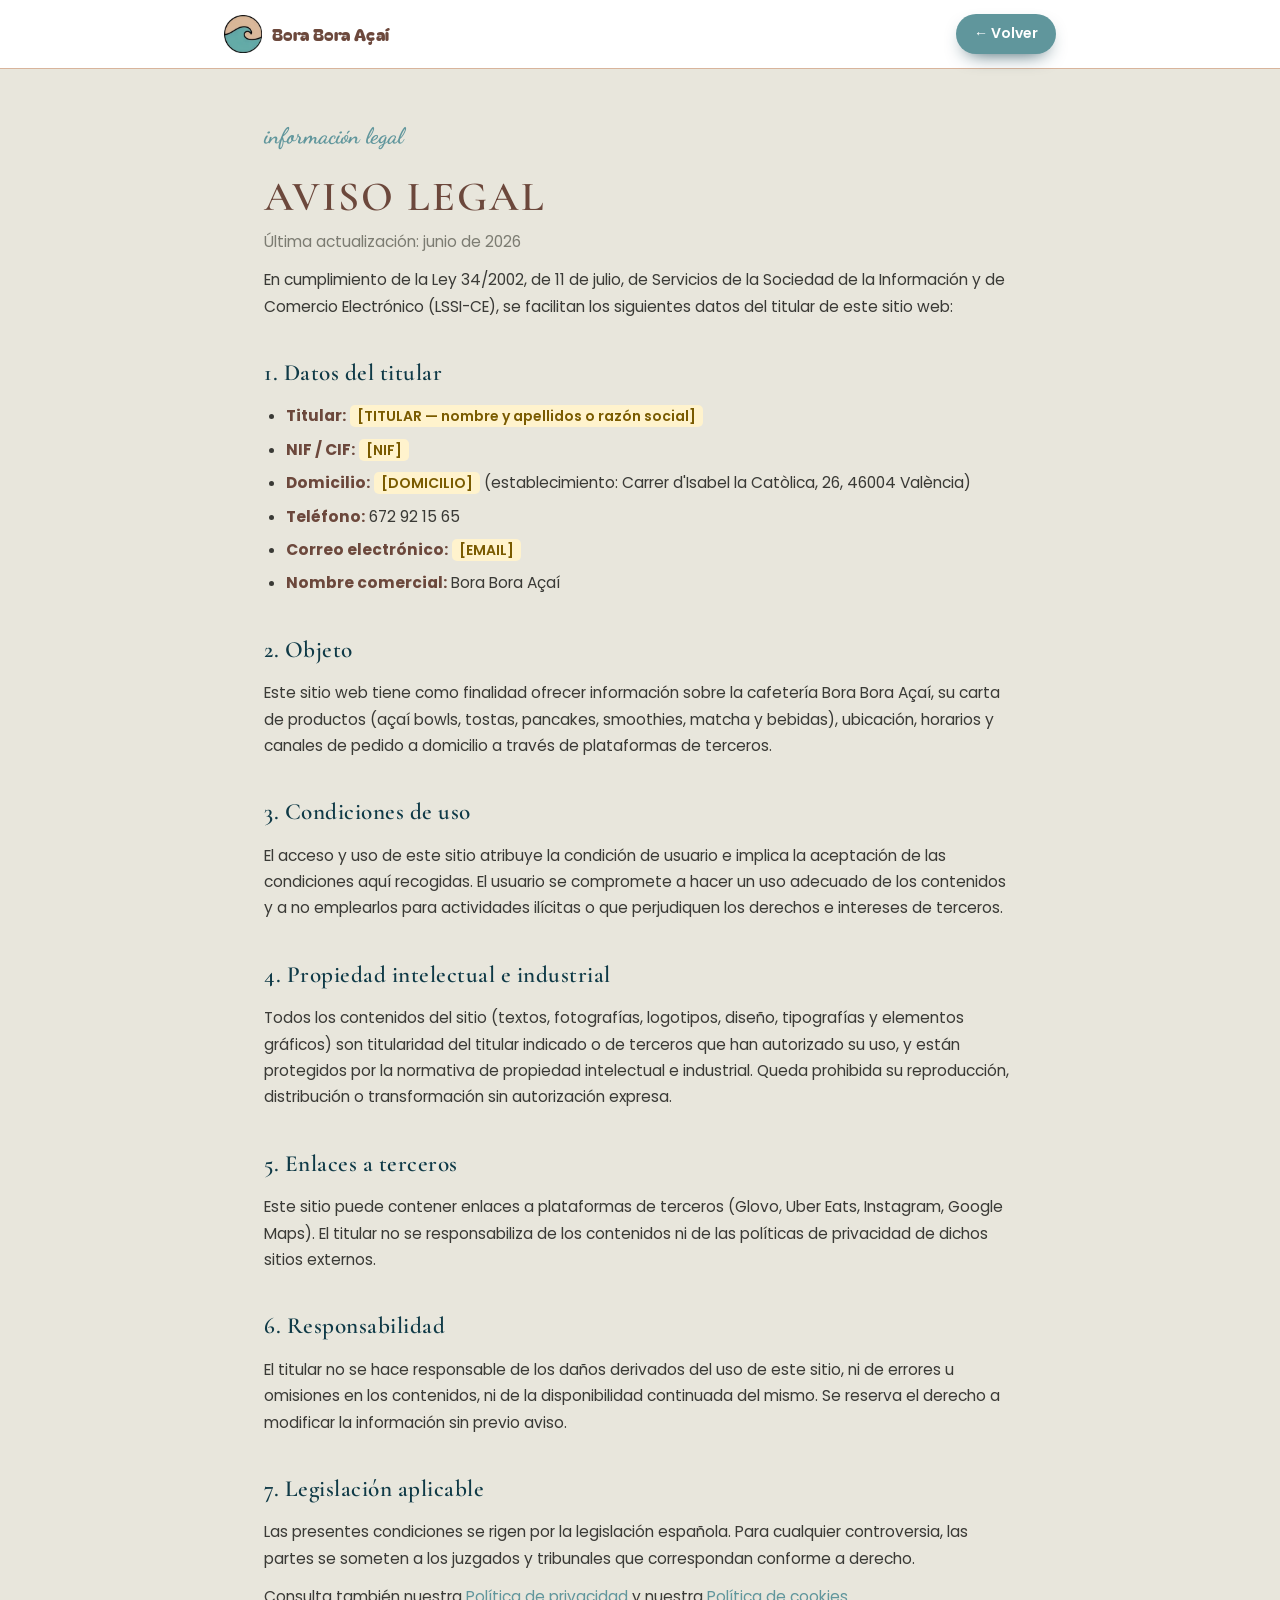
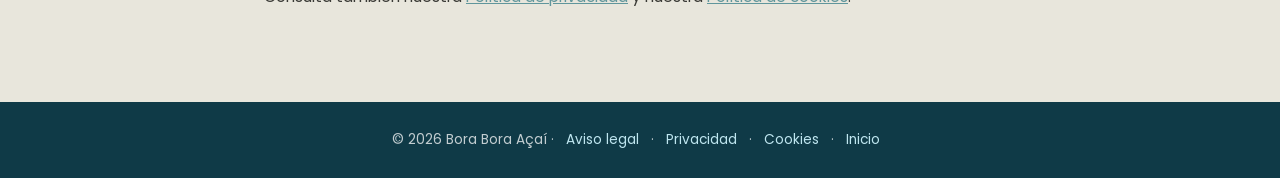
==== aviso-legal.html @ f2fc216d "Legales propias, líneas de bus reales y hero sin póster - Páginas legales propias de Bora Bora: avis" ====
<!DOCTYPE html>
<html lang="es">
<head>
<meta charset="UTF-8">
<meta name="viewport" content="width=device-width, initial-scale=1.0">
<title>Aviso legal · Bora Bora Açaí</title>
<meta name="description" content="Aviso legal de Bora Bora Açaí.">
<meta name="robots" content="noindex, follow">
<link rel="canonical" href="https://j-bortserrat.github.io/bora-bora/aviso-legal.html">
<link rel="preconnect" href="https://fonts.googleapis.com">
<link rel="preconnect" href="https://fonts.gstatic.com" crossorigin>
<link href="https://fonts.googleapis.com/css2?family=Bagel+Fat+One&family=Cormorant+Garamond:wght@600&family=Dancing+Script:wght@700&family=Poppins:wght@300;400;600&display=swap" rel="stylesheet">
<link rel="stylesheet" href="legal.css">
</head>
<body>

<header class="legal-header">
  <div class="bar">
    <a class="legal-brand" href="index.html"><img src="assets/logo-bora.png" alt="Bora Bora Açaí"><b>Bora Bora Açaí</b></a>
    <a class="legal-back" href="index.html">← Volver</a>
  </div>
</header>

<main class="legal-wrap">
  <span class="legal-kicker">información legal</span>
  <h1>Aviso legal</h1>
  <p class="legal-updated">Última actualización: junio de 2026</p>

  <p>En cumplimiento de la Ley 34/2002, de 11 de julio, de Servicios de la Sociedad de la Información y de Comercio Electrónico (LSSI-CE), se facilitan los siguientes datos del titular de este sitio web:</p>

  <h2>1. Datos del titular</h2>
  <ul>
    <li><strong>Titular:</strong> <span class="placeholder">[TITULAR — nombre y apellidos o razón social]</span></li>
    <li><strong>NIF / CIF:</strong> <span class="placeholder">[NIF]</span></li>
    <li><strong>Domicilio:</strong> <span class="placeholder">[DOMICILIO]</span> (establecimiento: Carrer d'Isabel la Catòlica, 26, 46004 València)</li>
    <li><strong>Teléfono:</strong> 672 92 15 65</li>
    <li><strong>Correo electrónico:</strong> <span class="placeholder">[EMAIL]</span></li>
    <li><strong>Nombre comercial:</strong> Bora Bora Açaí</li>
  </ul>

  <h2>2. Objeto</h2>
  <p>Este sitio web tiene como finalidad ofrecer información sobre la cafetería Bora Bora Açaí, su carta de productos (açaí bowls, tostas, pancakes, smoothies, matcha y bebidas), ubicación, horarios y canales de pedido a domicilio a través de plataformas de terceros.</p>

  <h2>3. Condiciones de uso</h2>
  <p>El acceso y uso de este sitio atribuye la condición de usuario e implica la aceptación de las condiciones aquí recogidas. El usuario se compromete a hacer un uso adecuado de los contenidos y a no emplearlos para actividades ilícitas o que perjudiquen los derechos e intereses de terceros.</p>

  <h2>4. Propiedad intelectual e industrial</h2>
  <p>Todos los contenidos del sitio (textos, fotografías, logotipos, diseño, tipografías y elementos gráficos) son titularidad del titular indicado o de terceros que han autorizado su uso, y están protegidos por la normativa de propiedad intelectual e industrial. Queda prohibida su reproducción, distribución o transformación sin autorización expresa.</p>

  <h2>5. Enlaces a terceros</h2>
  <p>Este sitio puede contener enlaces a plataformas de terceros (Glovo, Uber Eats, Instagram, Google Maps). El titular no se responsabiliza de los contenidos ni de las políticas de privacidad de dichos sitios externos.</p>

  <h2>6. Responsabilidad</h2>
  <p>El titular no se hace responsable de los daños derivados del uso de este sitio, ni de errores u omisiones en los contenidos, ni de la disponibilidad continuada del mismo. Se reserva el derecho a modificar la información sin previo aviso.</p>

  <h2>7. Legislación aplicable</h2>
  <p>Las presentes condiciones se rigen por la legislación española. Para cualquier controversia, las partes se someten a los juzgados y tribunales que correspondan conforme a derecho.</p>

  <p>Consulta también nuestra <a href="privacidad.html">Política de privacidad</a> y nuestra <a href="cookies.html">Política de cookies</a>.</p>
</main>

<footer class="legal-footer">
  © <span id="y"></span> Bora Bora Açaí ·
  <a href="aviso-legal.html">Aviso legal</a> ·
  <a href="privacidad.html">Privacidad</a> ·
  <a href="cookies.html">Cookies</a> ·
  <a href="index.html">Inicio</a>
  <script>document.getElementById('y').textContent=new Date().getFullYear()</script>
</footer>

</body>
</html>
---- legal.css ----
/* Estilo compartido de las páginas legales de Bora Bora Açaí */
:root{
  --acai-beige:#e8e6dc;
  --acai-cream:#e4d8c0;
  --acai-brown:#6c483c;
  --acai-tan:#d8b49c;
  --acai-teal:#60969c;
  --ocean:#0f3a47;
  --ink:#3a3a36;
}
*{margin:0;padding:0;box-sizing:border-box}
html{scroll-behavior:smooth}
body{
  font-family:'Poppins',sans-serif;color:var(--ink);background:var(--acai-beige);
  line-height:1.7;font-size:1rem;-webkit-font-smoothing:antialiased;
}

/* Cabecera */
.legal-header{
  background:#fff;border-bottom:1px solid var(--acai-tan);
  position:sticky;top:0;z-index:10;
}
.legal-header .bar{
  max-width:880px;margin:0 auto;padding:14px 24px;
  display:flex;align-items:center;justify-content:space-between;gap:16px;
}
.legal-brand{display:flex;align-items:center;gap:10px;text-decoration:none;color:var(--acai-brown)}
.legal-brand img{width:38px;height:38px;object-fit:contain}
.legal-brand b{font-family:'Bagel Fat One',cursive;font-weight:400;font-size:1.05rem;letter-spacing:.4px}
.legal-back{
  text-decoration:none;color:#fff;background:var(--acai-teal);
  padding:8px 18px;border-radius:30px;font-weight:600;font-size:.88rem;transition:.25s;
  box-shadow:0 8px 20px -10px var(--ocean);
}
.legal-back:hover{background:var(--ocean);transform:translateY(-2px)}

/* Contenido */
.legal-wrap{max-width:800px;margin:0 auto;padding:48px 24px 80px}
.legal-wrap h1{
  font-family:'Cormorant Garamond',serif;font-weight:600;letter-spacing:2px;text-transform:uppercase;
  color:var(--acai-brown);font-size:clamp(1.8rem,5vw,2.6rem);line-height:1.2;margin-bottom:6px;
}
.legal-kicker{font-family:'Dancing Script',cursive;font-weight:700;color:var(--acai-teal);font-size:1.4rem;margin-bottom:18px;display:block}
.legal-updated{font-size:.85rem;color:#7c7c72;margin-bottom:34px}
.legal-wrap h2{
  font-family:'Cormorant Garamond',serif;font-weight:600;color:var(--ocean);
  font-size:1.45rem;margin:34px 0 10px;letter-spacing:.5px;
}
.legal-wrap p,.legal-wrap li{font-size:.97rem;margin-bottom:12px}
.legal-wrap ul{padding-left:22px;margin-bottom:12px}
.legal-wrap li{margin-bottom:7px}
.legal-wrap a{color:var(--acai-teal);text-decoration:underline}
.legal-wrap a:hover{color:var(--ocean)}
.legal-wrap strong{color:var(--acai-brown)}
.placeholder{background:#fff3cd;color:#7a5b00;padding:1px 7px;border-radius:5px;font-weight:600;font-size:.9em}

/* Tabla de cookies */
.legal-table{width:100%;border-collapse:collapse;margin:14px 0 22px;font-size:.9rem;background:#fff;border-radius:12px;overflow:hidden;box-shadow:0 10px 30px -18px rgba(15,58,71,.4)}
.legal-table th,.legal-table td{padding:11px 14px;text-align:left;border-bottom:1px solid var(--acai-beige)}
.legal-table th{background:var(--acai-cream);color:var(--acai-brown);font-weight:700}
.legal-table tr:last-child td{border-bottom:0}

/* Pie */
.legal-footer{background:var(--ocean);color:rgba(255,255,255,.75);text-align:center;padding:26px 24px;font-size:.85rem}
.legal-footer a{color:#bfe6f0;text-decoration:none;margin:0 8px}
.legal-footer a:hover{text-decoration:underline}

@media(max-width:560px){
  .legal-wrap{padding:34px 18px 60px}
  .legal-header .bar{padding:12px 18px}
  .legal-brand b{font-size:.95rem}
}
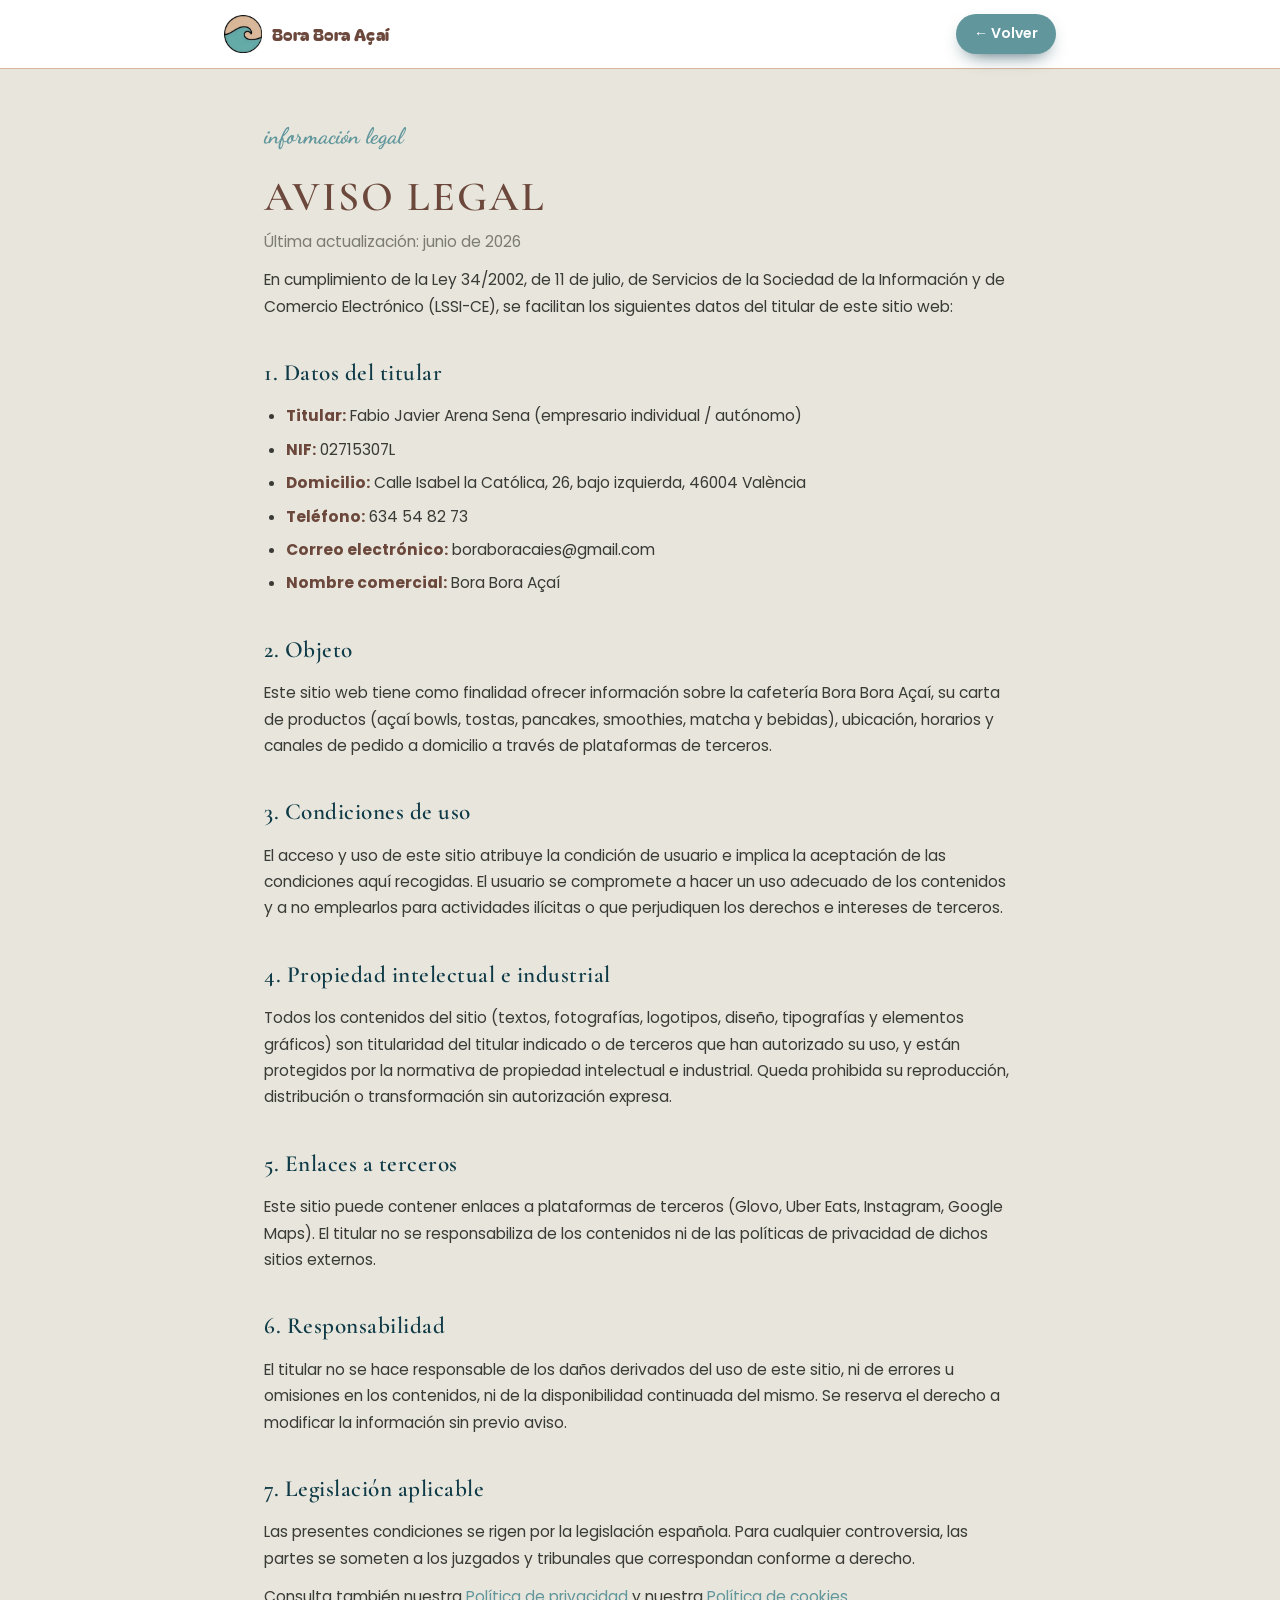
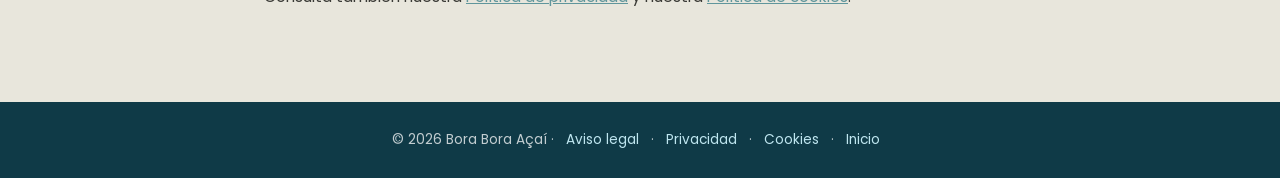
==== commit e78bb710: "v5 — tipografía corporativa Coastal Beach, fotos reales de carta y legales completas - Fuente de mar" ====
--- a/aviso-legal.html
+++ b/aviso-legal.html
@@ -30,11 +30,11 @@
 
   <h2>1. Datos del titular</h2>
   <ul>
-    <li><strong>Titular:</strong> <span class="placeholder">[TITULAR — nombre y apellidos o razón social]</span></li>
-    <li><strong>NIF / CIF:</strong> <span class="placeholder">[NIF]</span></li>
-    <li><strong>Domicilio:</strong> <span class="placeholder">[DOMICILIO]</span> (establecimiento: Carrer d'Isabel la Catòlica, 26, 46004 València)</li>
-    <li><strong>Teléfono:</strong> 672 92 15 65</li>
-    <li><strong>Correo electrónico:</strong> <span class="placeholder">[EMAIL]</span></li>
+    <li><strong>Titular:</strong> Fabio Javier Arena Sena (empresario individual / autónomo)</li>
+    <li><strong>NIF:</strong> 02715307L</li>
+    <li><strong>Domicilio:</strong> Calle Isabel la Católica, 26, bajo izquierda, 46004 València</li>
+    <li><strong>Teléfono:</strong> 634 54 82 73</li>
+    <li><strong>Correo electrónico:</strong> boraboracaies@gmail.com</li>
     <li><strong>Nombre comercial:</strong> Bora Bora Açaí</li>
   </ul>
 
